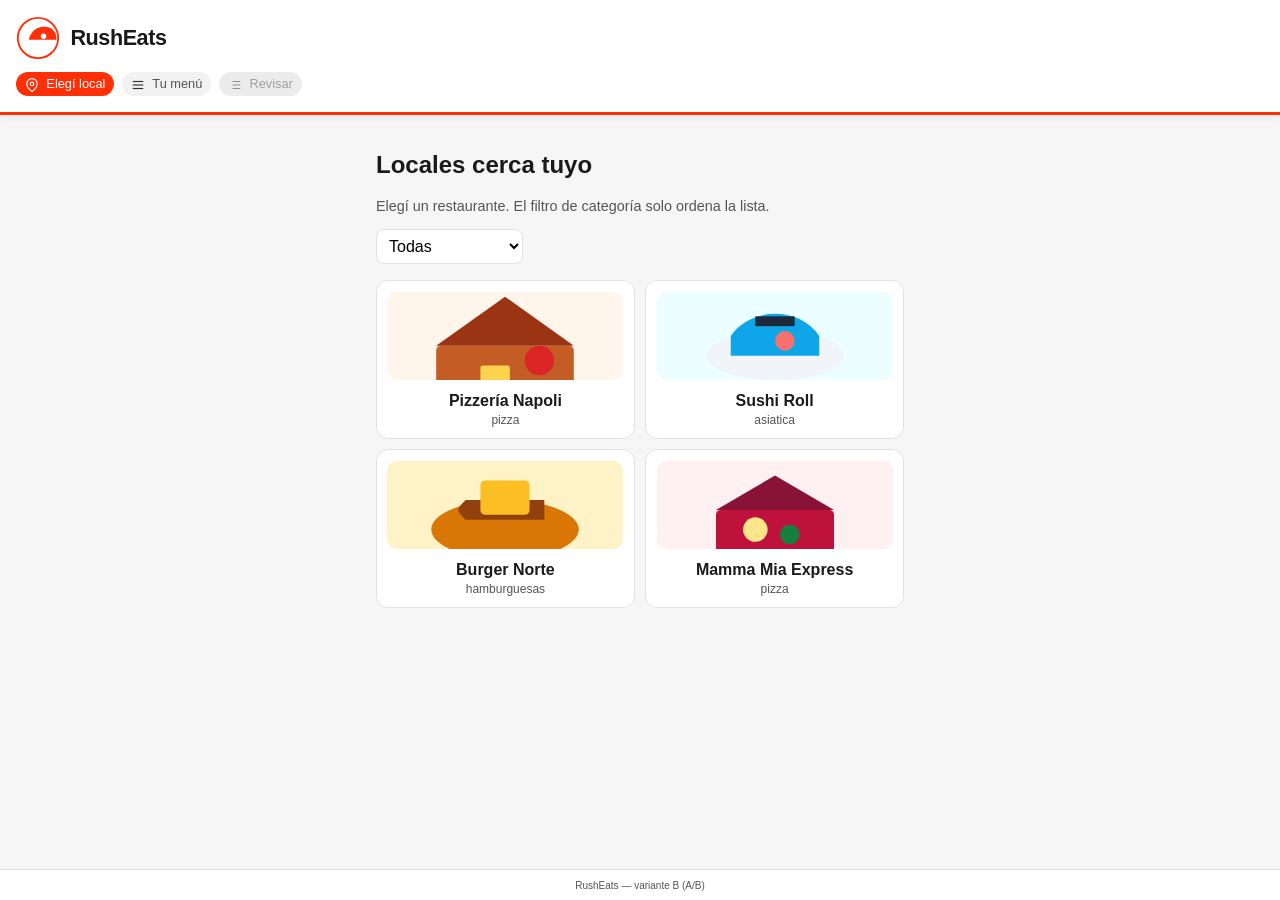
==== index.html @ 03ba74b9 "Add files via upload" ====
<!doctype html>
<html lang="es">
  <head>
    <meta charset="UTF-8" />
    <meta name="viewport" content="width=device-width, initial-scale=1.0" />
    <title>Delivery — Variante B (A/B)</title>
    <link rel="stylesheet" href="./styles.css" />
    <link rel="stylesheet" href="./styles-ab-b.css" />
    <!-- INSERTAR SCRIPT DE CLARITY AQUÍ -->
     <script type="text/javascript">
    (function(c,l,a,r,i,t,y){
        c[a]=c[a]||function(){(c[a].q=c[a].q||[]).push(arguments)};
        t=l.createElement(r);t.async=1;t.src="https://www.clarity.ms/tag/"+i;
        y=l.getElementsByTagName(r)[0];y.parentNode.insertBefore(t,y);
    })(window, document, "clarity", "script", "w2ljtxjoqx");
</script>
    <!-- Variante B: cabecera clara, acento rojo, grillas 2 cols en locales -->
  </head>
  <body data-ab-variant="b">
    <header class="header">
      <div class="header-top">
        <img
          src="./assets/logo-delivery-b.svg"
          width="44"
          height="44"
          alt=""
          class="header-logo"
        />
        <h1>RushEats</h1>
      </div>
      <!-- Flujo confuso: “Restaurantes” y “Categorías” parecen lo mismo pero son pasos distintos -->
      <div class="steps" aria-label="Pasos">
        <span class="step active" data-step-indicator="1">
          <img
            src="./assets/ico-ubicacion.svg"
            width="14"
            height="14"
            alt=""
            class="step-ico"
          />
          Elegí local
        </span>
        <span class="step" data-step-indicator="2">
          <img
            src="./assets/ico-menu.svg"
            width="14"
            height="14"
            alt=""
            class="step-ico"
          />
          Tu menú
        </span>
        <span class="step subtle-step" data-step-indicator="3">
          <img
            src="./assets/ico-lista.svg"
            width="14"
            height="14"
            alt=""
            class="step-ico"
          />
          Revisar
        </span>
      </div>
    </header>

    <main class="main">
      <!-- Paso 1: elegir restaurante (y filtro por categoría poco claro) -->
      <section id="step-restaurante" class="panel active">
        <h2>Locales cerca tuyo</h2>
        <p class="muted">
          Elegí un restaurante. El filtro de categoría solo ordena la lista.
        </p>
        <div class="filtros">
          <label class="sr-only" for="filtro-cat">Categoría</label>
          <select id="filtro-cat" aria-label="Filtrar por tipo de comida">
            <option value="todas">Todas</option>
            <option value="pizza">Pizza</option>
            <option value="asiatica">Asiática</option>
            <option value="hamburguesas">Hamburguesas</option>
          </select>
        </div>
        <ul id="lista-restaurantes" class="lista-cards"></ul>
      </section>

      <!-- Paso 2: productos del restaurante elegido -->
      <section id="step-productos" class="panel" hidden>
        <button type="button" class="link-back confusing" id="btn-volver-rest">
          &larr; Cambiar sitio
        </button>
        <h2 id="titulo-restaurante">Menú</h2>
        <ul id="lista-platos" class="lista-platos"></ul>
        <div class="sticky-cta">
          <!-- Botón resumen poco visible -->
          <button type="button" id="btn-carrito" class="btn btn-faint">
            Ver resumen del pedido
          </button>
        </div>
      </section>

      <!-- Paso 3: resumen -->
      <section id="step-resumen" class="panel" hidden>
        <h2>Resumen</h2>
        <p class="muted">
          Confirmá el total. Para sumar platos, volvé al menú con el botón de abajo.
        </p>
        <ul id="lista-resumen" class="lista-resumen"></ul>
        <p id="resumen-vacio" class="muted">Nada seleccionado.</p>
        <p class="total-line">
          Total estimado: <strong id="total-delivery">0,00 €</strong>
        </p>
        <div class="actions">
          <button
            type="button"
            class="btn btn-ghost-small"
            id="btn-seguir-comprando"
          >
            Agregar más
          </button>
          <button type="button" id="btn-comprar" class="btn btn-primary">
            <img
              src="./assets/ico-pedido.svg"
              width="18"
              height="18"
              alt=""
              class="btn-ico-inline"
            />
            Pedir ahora
          </button>
        </div>
      </section>

      <!-- Confirmación -->
      <section id="step-confirmacion" class="panel panel-center" hidden>
        <h2>Pedido enviado</h2>
        <p id="msg-confirm">En breve recibirá el tiempo estimado.</p>
        <button type="button" class="btn btn-primary" id="btn-nuevo">
          Nuevo pedido
        </button>
      </section>
    </main>

    <footer class="footer">
      <small>RushEats — variante B (A/B)</small>
    </footer>

    <script src="./script.js"></script>
  </body>
</html>
---- styles.css ----
/*
  prototipo-delivery — Tema inspirado en Uber Eats:
  cabecera negra, acento verde #06C167, fondo claro #F6F6F6, alto contraste tipo app de comida.
*/

*,
*::before,
*::after {
  box-sizing: border-box;
}

:root {
  --bg: #f6f6f6;
  --card: #ffffff;
  --header-bg: #000000;
  --text: #1a1a1a;
  --muted: #545454;
  --green: #06c167;
  --green-hover: #05a858;
  --green-soft: #e6faf0;
  --border: #e2e2e2;
  --pill-bg: #333333;
  font-size: 16px;
}

body {
  margin: 0;
  min-height: 100vh;
  font-family: "Uber Move", "Helvetica Neue", Arial, sans-serif;
  background: var(--bg);
  color: var(--text);
  display: flex;
  flex-direction: column;
}

.header {
  background: var(--header-bg);
  color: #fff;
  padding: 1rem;
  box-shadow: 0 4px 12px rgba(0, 0, 0, 0.15);
}

.header-top {
  display: flex;
  align-items: center;
  gap: 0.65rem;
  margin-bottom: 0.75rem;
}

.header-logo {
  flex-shrink: 0;
  display: block;
}

.header h1 {
  margin: 0;
  font-size: 1.35rem;
  font-weight: 600;
  letter-spacing: -0.02em;
  color: #fff;
}

.steps {
  display: flex;
  gap: 0.5rem;
  flex-wrap: wrap;
  font-size: 0.8rem;
}

.step {
  padding: 0.25rem 0.55rem;
  border-radius: 999px;
  background: var(--pill-bg);
  color: #e0e0e0;
}

.step.active {
  background: var(--green);
  color: #fff;
}

.step.active .step-ico {
  filter: brightness(0) invert(1);
}

.step-ico {
  vertical-align: middle;
  margin-right: 0.25rem;
  opacity: 0.9;
  filter: brightness(0) invert(1);
}

/* Paso 3 apagado — sigue siendo UX mejorable */
.step.subtle-step {
  background: #2a2a2a;
  color: #777;
}

.step.subtle-step .step-ico {
  opacity: 0.45;
}

.main {
  flex: 1;
  padding: 1rem;
  max-width: 560px;
  margin: 0 auto;
  width: 100%;
}

.panel {
  display: none;
}

.panel.active {
  display: block;
}

.panel-center {
  text-align: center;
  padding: 2rem 0;
}

.muted {
  color: var(--muted);
  font-size: 0.9rem;
}

.sr-only {
  position: absolute;
  width: 1px;
  height: 1px;
  padding: 0;
  margin: -1px;
  overflow: hidden;
  clip: rect(0, 0, 0, 0);
  border: 0;
}

.filtros {
  margin: 0.75rem 0 1rem;
}

.filtros select {
  padding: 0.45rem 0.5rem;
  border: 1px solid var(--border);
  border-radius: 8px;
  font: inherit;
  background: var(--card);
}

.lista-cards {
  list-style: none;
  padding: 0;
  margin: 0;
  display: flex;
  flex-direction: column;
  gap: 0.65rem;
}

.card-rest {
  background: var(--card);
  border: 1px solid var(--border);
  border-radius: 12px;
  padding: 0.65rem;
  cursor: pointer;
  text-align: left;
  font: inherit;
  width: 100%;
  transition: border-color 0.15s, box-shadow 0.15s;
  display: flex;
  align-items: center;
  gap: 0.75rem;
}

.card-rest:hover {
  border-color: var(--green);
  box-shadow: 0 2px 8px rgba(6, 193, 103, 0.15);
}

.card-rest:focus-visible {
  outline: 2px solid var(--green);
  outline-offset: 2px;
}

.card-rest__media {
  flex-shrink: 0;
  line-height: 0;
  border-radius: 10px;
  overflow: hidden;
  background: var(--bg);
}

.card-rest__media img {
  display: block;
  width: 72px;
  height: 72px;
  object-fit: cover;
}

.card-rest__body {
  flex: 1;
  min-width: 0;
}

.card-rest strong {
  display: block;
  color: var(--text);
}

.tag {
  font-size: 0.75rem;
  color: var(--muted);
}

.link-back {
  border: none;
  background: none;
  color: var(--muted);
  font-size: 0.75rem;
  cursor: pointer;
  margin-bottom: 0.5rem;
  padding: 0;
}

.link-back.confusing {
  float: right;
  margin-bottom: 1rem;
}

.lista-platos {
  list-style: none;
  padding: 0;
  margin: 1rem 0 4rem;
}

.plato-row {
  display: flex;
  justify-content: space-between;
  align-items: center;
  gap: 0.65rem;
  padding: 0.6rem 0;
  border-bottom: 1px solid var(--border);
}

.plato-thumb {
  width: 52px;
  height: 52px;
  object-fit: cover;
  border-radius: 10px;
  flex-shrink: 0;
  background: var(--card);
  border: 1px solid var(--border);
}

.plato-info {
  flex: 1;
  min-width: 0;
}

.plato-nombre {
  font-weight: 600;
}

.plato-precio {
  font-size: 0.9rem;
  color: var(--green);
  font-weight: 600;
}

.btn-mini {
  padding: 0.25rem 0.5rem;
  font-size: 0.75rem;
  border: none;
  background: var(--green);
  color: #fff;
  cursor: pointer;
  border-radius: 999px;
  font-weight: 600;
}

.btn-mini:hover {
  background: var(--green-hover);
}

.sticky-cta {
  position: fixed;
  bottom: 0;
  left: 0;
  right: 0;
  padding: 0.65rem 1rem;
  background: rgba(255, 255, 255, 0.97);
  border-top: 1px solid var(--border);
  text-align: center;
}

.btn-faint {
  background: #f0f0f0;
  color: #555;
  border: 1px solid var(--border);
  padding: 0.45rem 0.85rem;
  font-size: 0.8rem;
  border-radius: 999px;
  cursor: pointer;
  font: inherit;
  display: inline-flex;
  align-items: center;
  justify-content: center;
  gap: 0.35rem;
}

.lista-resumen {
  list-style: none;
  padding: 0;
  margin: 1rem 0;
}

.resumen-line {
  display: flex;
  align-items: center;
  justify-content: space-between;
  gap: 0.5rem;
  padding: 0.45rem 0;
  border-bottom: 1px dashed var(--border);
}

.resumen-thumb {
  width: 40px;
  height: 40px;
  object-fit: cover;
  border-radius: 8px;
  flex-shrink: 0;
  background: var(--card);
  border: 1px solid var(--border);
}

.resumen-nombre {
  flex: 1;
  min-width: 0;
}

.resumen-precio {
  font-weight: 700;
  color: var(--green);
  white-space: nowrap;
}

.total-line {
  margin-top: 1rem;
  font-size: 1.05rem;
}

.actions {
  display: flex;
  flex-wrap: wrap;
  gap: 0.75rem;
  margin-top: 1.25rem;
  justify-content: flex-end;
}

.btn-primary {
  background: var(--green);
  color: #fff;
  border: none;
  padding: 0.6rem 1.2rem;
  border-radius: 8px;
  cursor: pointer;
  font: inherit;
  font-weight: 600;
  display: inline-flex;
  align-items: center;
  justify-content: center;
  gap: 0.4rem;
  box-shadow: 0 2px 8px rgba(6, 193, 103, 0.35);
}

.btn-ico-inline {
  flex-shrink: 0;
  vertical-align: middle;
}

.btn-primary:hover {
  background: var(--green-hover);
  filter: none;
}

.btn-ghost-small {
  background: transparent;
  border: 1px solid var(--border);
  color: var(--muted);
  padding: 0.45rem 0.7rem;
  font-size: 0.8rem;
  border-radius: 8px;
  cursor: pointer;
  font: inherit;
}

.footer {
  padding: 0.5rem 1rem;
  text-align: center;
  font-size: 0.75rem;
  color: var(--muted);
  background: var(--card);
  border-top: 1px solid var(--border);
}

@media (min-width: 600px) {
  .sticky-cta {
    position: static;
    border: none;
    padding: 1rem 0 0;
    background: transparent;
  }

  .lista-platos {
    margin-bottom: 1rem;
  }
}
---- styles-ab-b.css ----
/*
  Variante B (A/B) — Delivery: estilo “app roja” tipo DoorDash / Rappi,
  cabecera clara, acento #FF3008, restaurantes en rejilla 2 columnas (hipótesis: escaneo más rápido).
*/

body[data-ab-variant="b"] .header {
  background: #ffffff;
  color: #191919;
  box-shadow: 0 2px 8px rgba(0, 0, 0, 0.06);
  border-bottom: 3px solid #ff3008;
}

body[data-ab-variant="b"] .header h1 {
  color: #191919;
}

body[data-ab-variant="b"] .step {
  background: #f2f2f2;
  color: #545454;
}

body[data-ab-variant="b"] .step .step-ico {
  filter: none;
  opacity: 0.8;
}

body[data-ab-variant="b"] .step.active {
  background: #ff3008;
  color: #fff;
}

body[data-ab-variant="b"] .step.active .step-ico {
  filter: brightness(0) invert(1);
  opacity: 1;
}

body[data-ab-variant="b"] .step.subtle-step {
  background: #ececec;
  color: #a0a0a0;
}

body[data-ab-variant="b"] .step.subtle-step .step-ico {
  opacity: 0.4;
}

body[data-ab-variant="b"] .lista-cards {
  display: grid;
  grid-template-columns: 1fr 1fr;
  gap: 0.65rem;
}

@media (max-width: 420px) {
  body[data-ab-variant="b"] .lista-cards {
    grid-template-columns: 1fr;
  }
}

body[data-ab-variant="b"] .card-rest {
  flex-direction: column;
  align-items: stretch;
  text-align: center;
}

body[data-ab-variant="b"] .card-rest__body {
  text-align: center;
}

body[data-ab-variant="b"] .card-rest strong {
  text-align: center;
}

body[data-ab-variant="b"] .card-rest__media img {
  width: 100%;
  height: 88px;
  object-fit: cover;
}

body[data-ab-variant="b"] .card-rest:hover {
  border-color: #ff3008;
  box-shadow: 0 2px 10px rgba(255, 48, 8, 0.18);
}

body[data-ab-variant="b"] .card-rest:focus-visible {
  outline-color: #ff3008;
}

body[data-ab-variant="b"] .plato-precio,
body[data-ab-variant="b"] .resumen-precio {
  color: #ff3008;
}

body[data-ab-variant="b"] .btn-mini {
  background: #ff3008;
}

body[data-ab-variant="b"] .btn-mini:hover {
  background: #e62b06;
}

body[data-ab-variant="b"] .btn-primary {
  background: #ff3008;
  box-shadow: 0 2px 10px rgba(255, 48, 8, 0.35);
}

body[data-ab-variant="b"] .btn-primary:hover {
  background: #e62b06;
}

body[data-ab-variant="b"] .btn-faint {
  border-color: #ffb3a6;
  color: #c41e00;
  background: #fff5f3;
}

body[data-ab-variant="b"] .filtros select:focus {
  border-color: #ff3008;
  outline: none;
  box-shadow: 0 0 0 2px rgba(255, 48, 8, 0.2);
}
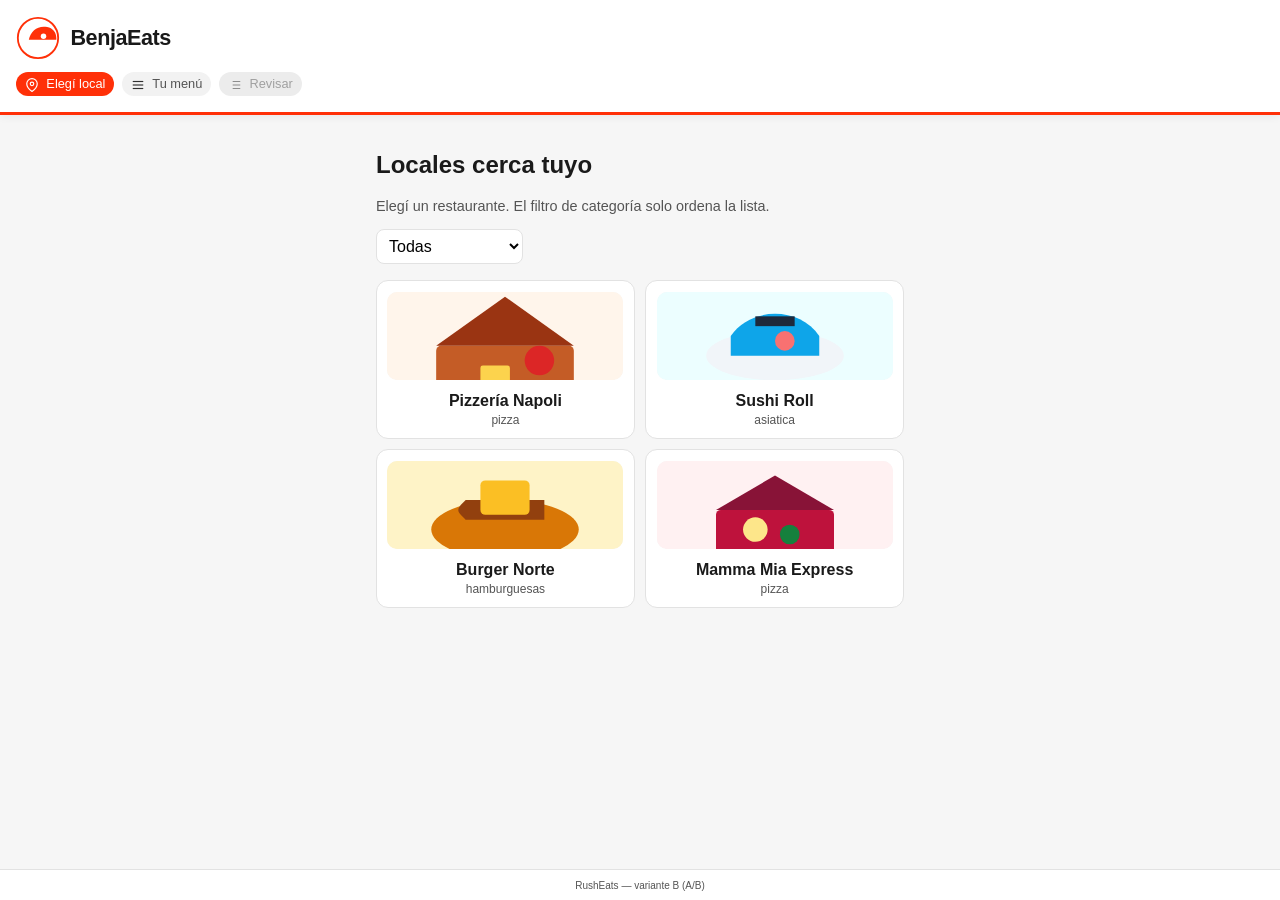
==== commit 3b4ef0e4: "Update logo and header title in index.html" ====
--- a/index.html
+++ b/index.html
@@ -26,7 +26,7 @@
           alt=""
           class="header-logo"
         />
-        <h1>RushEats</h1>
+        <h1>BenjaEats</h1>
       </div>
       <!-- Flujo confuso: “Restaurantes” y “Categorías” parecen lo mismo pero son pasos distintos -->
       <div class="steps" aria-label="Pasos">
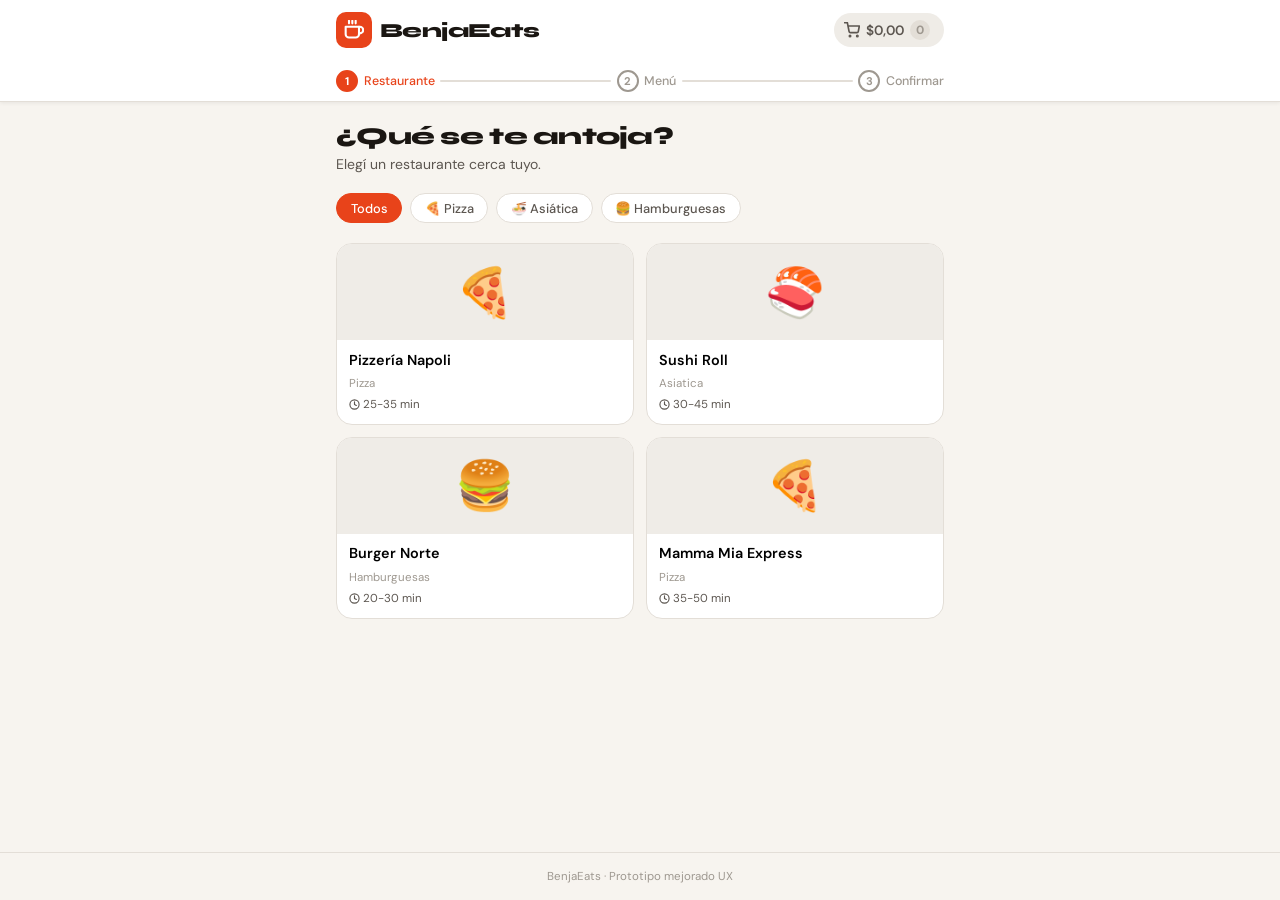
==== commit b7268764: "Update index.html" ====
--- a/index.html
+++ b/index.html
@@ -1,148 +1,782 @@
 <!doctype html>
 <html lang="es">
-  <head>
-    <meta charset="UTF-8" />
-    <meta name="viewport" content="width=device-width, initial-scale=1.0" />
-    <title>Delivery — Variante B (A/B)</title>
-    <link rel="stylesheet" href="./styles.css" />
-    <link rel="stylesheet" href="./styles-ab-b.css" />
-    <!-- INSERTAR SCRIPT DE CLARITY AQUÍ -->
-     <script type="text/javascript">
-    (function(c,l,a,r,i,t,y){
-        c[a]=c[a]||function(){(c[a].q=c[a].q||[]).push(arguments)};
-        t=l.createElement(r);t.async=1;t.src="https://www.clarity.ms/tag/"+i;
-        y=l.getElementsByTagName(r)[0];y.parentNode.insertBefore(t,y);
-    })(window, document, "clarity", "script", "w2ljtxjoqx");
+<head>
+  <meta charset="UTF-8" />
+  <meta name="viewport" content="width=device-width, initial-scale=1.0" />
+  <title>BenjaEats — Pedí tu comida</title>
+  <link rel="preconnect" href="https://fonts.googleapis.com">
+  <link rel="preconnect" href="https://fonts.gstatic.com" crossorigin>
+  <link href="https://fonts.googleapis.com/css2?family=Syne:wght@700;800&family=DM+Sans:ital,opsz,wght@0,9..40,400;0,9..40,500;0,9..40,600;1,9..40,400&display=swap" rel="stylesheet">
+  <style>
+    *, *::before, *::after { box-sizing: border-box; margin: 0; padding: 0; }
+ 
+    :root {
+      --bg:        #F7F4EF;
+      --card:      #FFFFFF;
+      --surface:   #EFECE7;
+      --accent:    #E8431A;
+      --accent-dk: #C4340E;
+      --accent-lt: #FDE8E3;
+      --text:      #1A1612;
+      --text-2:    #5C5650;
+      --text-3:    #9E9890;
+      --border:    #E3DED7;
+      --green:     #1B8A5A;
+      --r-sm: 10px;
+      --r-md: 16px;
+      --r-lg: 24px;
+      --sh-sm: 0 1px 4px rgba(0,0,0,.07);
+      --sh-md: 0 4px 16px rgba(0,0,0,.10);
+      --sh-lg: 0 8px 32px rgba(0,0,0,.14);
+      font-size: 16px;
+    }
+ 
+    html { scroll-behavior: smooth; }
+    body {
+      font-family: 'DM Sans', sans-serif;
+      background: var(--bg);
+      color: var(--text);
+      min-height: 100dvh;
+      display: flex;
+      flex-direction: column;
+      -webkit-font-smoothing: antialiased;
+    }
+    img { display: block; }
+    button { font-family: 'DM Sans', sans-serif; cursor: pointer; }
+    ul { list-style: none; }
+ 
+    /* ── HEADER ── */
+    .header {
+      position: sticky; top: 0; z-index: 100;
+      background: var(--card);
+      border-bottom: 1px solid var(--border);
+      box-shadow: var(--sh-sm);
+    }
+    .header-inner {
+      max-width: 640px; margin: 0 auto;
+      padding: .75rem 1rem;
+      display: flex; align-items: center; justify-content: space-between; gap: 1rem;
+    }
+    .brand { display: flex; align-items: center; gap: .5rem; }
+    .brand-icon {
+      width: 36px; height: 36px;
+      background: var(--accent); border-radius: var(--r-sm);
+      display: flex; align-items: center; justify-content: center; flex-shrink: 0;
+    }
+    .brand h1 {
+      font-family: 'Syne', sans-serif;
+      font-size: 1.25rem; font-weight: 800;
+      color: var(--text); letter-spacing: -.03em;
+    }
+ 
+    .cart-pill {
+      display: flex; align-items: center; gap: .4rem;
+      background: var(--accent); color: #fff;
+      border: none; border-radius: 999px;
+      padding: .45rem .85rem .45rem .6rem;
+      font-size: .85rem; font-weight: 600;
+      transition: background .15s, transform .1s;
+      white-space: nowrap;
+    }
+    .cart-pill:hover { background: var(--accent-dk); }
+    .cart-pill:active { transform: scale(.97); }
+    .cart-pill[data-empty="true"] {
+      background: var(--surface); color: var(--text-2); pointer-events: none;
+    }
+    .cart-pill[data-empty="true"] .cpc { background: var(--border); color: var(--text-3); }
+    .cpc {
+      background: #fff; color: var(--accent);
+      border-radius: 999px; min-width: 20px; height: 20px;
+      font-size: .75rem; font-weight: 700;
+      display: flex; align-items: center; justify-content: center; padding: 0 .35rem;
+    }
+    .cpc.bump { animation: bump .25s ease; }
+    @keyframes bump {
+      0%   { transform: scale(1); }
+      50%  { transform: scale(1.4); }
+      100% { transform: scale(1); }
+    }
+ 
+    /* ── STEPS ── */
+    .steps-bar {
+      max-width: 640px; margin: 0 auto;
+      padding: .6rem 1rem;
+      display: flex; align-items: center;
+    }
+    .step-item {
+      display: flex; align-items: center; gap: .35rem;
+      font-size: .78rem; font-weight: 500;
+      color: var(--text-3); transition: color .2s; flex-shrink: 0;
+    }
+    .step-item.active { color: var(--accent); }
+    .step-item.done   { color: var(--green); }
+    .step-dot {
+      width: 22px; height: 22px; border-radius: 50%;
+      border: 2px solid currentColor;
+      display: flex; align-items: center; justify-content: center;
+      font-size: .7rem; font-weight: 700;
+      transition: background .2s, border-color .2s; flex-shrink: 0;
+    }
+    .step-item.active .step-dot { background: var(--accent); border-color: var(--accent); color: #fff; }
+    .step-item.done   .step-dot { background: var(--green);  border-color: var(--green);  color: #fff; }
+    .step-conn {
+      flex: 1; height: 2px; background: var(--border);
+      margin: 0 .35rem; border-radius: 1px;
+      position: relative; overflow: hidden;
+    }
+    .step-conn-fill {
+      position: absolute; inset: 0;
+      background: var(--green);
+      transform: scaleX(0); transform-origin: left;
+      transition: transform .4s ease;
+    }
+    .step-conn.done .step-conn-fill { transform: scaleX(1); }
+ 
+    /* ── MAIN ── */
+    .main {
+      flex: 1; max-width: 640px; margin: 0 auto; width: 100%;
+      padding: 1.25rem 1rem 2rem;
+    }
+    .panel { display: none; }
+    .panel.active { display: block; animation: fadeUp .22s ease both; }
+    @keyframes fadeUp {
+      from { opacity: 0; transform: translateY(10px); }
+      to   { opacity: 1; transform: translateY(0); }
+    }
+    .section-title {
+      font-family: 'Syne', sans-serif;
+      font-size: 1.5rem; font-weight: 800;
+      letter-spacing: -.03em; margin-bottom: .25rem;
+    }
+    .section-sub { font-size: .875rem; color: var(--text-2); margin-bottom: 1.25rem; }
+ 
+    /* ── CHIPS ── */
+    .filter-chips { display: flex; gap: .5rem; flex-wrap: wrap; margin-bottom: 1.25rem; }
+    .chip {
+      padding: .35rem .85rem; border-radius: 999px;
+      border: 1.5px solid var(--border); background: var(--card);
+      font: inherit; font-size: .8rem; font-weight: 500;
+      color: var(--text-2); cursor: pointer; transition: all .15s;
+    }
+    .chip:hover { border-color: var(--accent); color: var(--accent); }
+    .chip.active { background: var(--accent); border-color: var(--accent); color: #fff; }
+ 
+    /* ── GRID RESTAURANTES ── */
+    .grid-rest {
+      display: grid; grid-template-columns: 1fr 1fr; gap: .75rem;
+    }
+    @media (max-width: 380px) { .grid-rest { grid-template-columns: 1fr; } }
+    .card-rest {
+      background: var(--card); border: 1.5px solid var(--border);
+      border-radius: var(--r-md); overflow: hidden;
+      cursor: pointer; text-align: left; font: inherit; width: 100%;
+      transition: border-color .15s, box-shadow .15s, transform .15s;
+      display: flex; flex-direction: column; padding: 0;
+    }
+    .card-rest:hover {
+      border-color: var(--accent);
+      box-shadow: 0 4px 16px rgba(232,67,26,.15);
+      transform: translateY(-2px);
+    }
+    .card-rest:focus-visible { outline: 2px solid var(--accent); outline-offset: 2px; }
+    .cr-img {
+      width: 100%; height: 96px; background: var(--surface);
+      display: flex; align-items: center; justify-content: center;
+    }
+    .cr-body { padding: .65rem .75rem .75rem; }
+    .cr-name { font-weight: 600; font-size: .9rem; margin-bottom: .15rem; display: block; }
+    .cr-tag  { font-size: .72rem; color: var(--text-3); text-transform: capitalize; }
+    .cr-time {
+      font-size: .72rem; color: var(--text-2);
+      margin-top: .3rem; display: flex; align-items: center; gap: .2rem;
+    }
+ 
+    /* ── MENÚ ── */
+    .back-btn {
+      display: inline-flex; align-items: center; gap: .35rem;
+      border: none; background: none; color: var(--text-2);
+      font: inherit; font-size: .85rem; font-weight: 500;
+      padding: 0; margin-bottom: 1rem; cursor: pointer; transition: color .15s;
+    }
+    .back-btn:hover { color: var(--accent); }
+    .menu-title {
+      font-family: 'Syne', sans-serif;
+      font-size: 1.4rem; font-weight: 800;
+      letter-spacing: -.03em; margin-bottom: 1rem;
+    }
+    .menu-list { display: flex; flex-direction: column; gap: .65rem; padding: 0; }
+    .plato-card {
+      background: var(--card); border: 1.5px solid var(--border);
+      border-radius: var(--r-md); padding: .75rem;
+      display: flex; align-items: center; gap: .75rem;
+      transition: border-color .15s;
+    }
+    .plato-img {
+      width: 64px; height: 64px; border-radius: var(--r-sm);
+      background: var(--surface); flex-shrink: 0;
+      display: flex; align-items: center; justify-content: center;
+    }
+    .plato-info { flex: 1; min-width: 0; }
+    .plato-nombre { font-weight: 600; font-size: .9rem; margin-bottom: .15rem; display: block; }
+    .plato-precio { font-size: .85rem; font-weight: 700; color: var(--accent); }
+    .qty-ctrl { display: flex; align-items: center; gap: .4rem; flex-shrink: 0; }
+    .qty-btn {
+      width: 30px; height: 30px; border-radius: 50%;
+      border: 1.5px solid var(--border); background: var(--card);
+      font-size: 1.1rem; font-weight: 700; color: var(--text-2);
+      display: flex; align-items: center; justify-content: center;
+      cursor: pointer; transition: all .15s; line-height: 1;
+    }
+    .qty-btn.add { background: var(--accent); border-color: var(--accent); color: #fff; }
+    .qty-btn:hover { filter: brightness(.9); }
+    .qty-num { font-size: .9rem; font-weight: 700; min-width: 20px; text-align: center; }
+ 
+    /* ── CART DRAWER ── */
+    .cart-overlay {
+      position: fixed; inset: 0;
+      background: rgba(26,22,18,.45); z-index: 200;
+      opacity: 0; pointer-events: none; transition: opacity .25s;
+    }
+    .cart-overlay.open { opacity: 1; pointer-events: all; }
+    .cart-drawer {
+      position: fixed; bottom: 0; left: 0; right: 0;
+      max-width: 640px; margin: 0 auto;
+      background: var(--card);
+      border-radius: var(--r-lg) var(--r-lg) 0 0;
+      box-shadow: var(--sh-lg); z-index: 201;
+      transform: translateY(110%);
+      transition: transform .3s cubic-bezier(.32,.72,0,1);
+      max-height: 85dvh; display: flex; flex-direction: column;
+    }
+    .cart-drawer.open { transform: translateY(0); }
+    .cart-handle {
+      width: 40px; height: 4px; background: var(--border);
+      border-radius: 2px; margin: .75rem auto .5rem; flex-shrink: 0;
+    }
+    .cart-hdr {
+      padding: .25rem 1.25rem .75rem; border-bottom: 1px solid var(--border);
+      display: flex; align-items: center; justify-content: space-between; flex-shrink: 0;
+    }
+    .cart-hdr-title { font-family: 'Syne', sans-serif; font-size: 1.1rem; font-weight: 800; }
+    .cart-close {
+      width: 32px; height: 32px; border-radius: 50%;
+      border: none; background: var(--surface);
+      font-size: 1rem; color: var(--text-2);
+      display: flex; align-items: center; justify-content: center; cursor: pointer;
+    }
+    .cart-body { flex: 1; overflow-y: auto; padding: .75rem 1.25rem; }
+    .cart-empty { text-align: center; padding: 2rem 0; color: var(--text-3); font-size: .9rem; }
+    .cart-line {
+      display: flex; align-items: center; gap: .65rem;
+      padding: .6rem 0; border-bottom: 1px solid var(--border);
+    }
+    .cart-line:last-child { border-bottom: none; }
+    .cart-line-info { flex: 1; min-width: 0; }
+    .cart-line-name { font-size: .88rem; font-weight: 600; display: block; }
+    .cart-line-price { font-size: .8rem; color: var(--text-2); }
+    .cart-ftr {
+      padding: .75rem 1.25rem 1.25rem; border-top: 1px solid var(--border); flex-shrink: 0;
+    }
+    .cart-total-row {
+      display: flex; justify-content: space-between; align-items: center; margin-bottom: 1rem;
+    }
+    .cart-total-lbl { font-size: .9rem; color: var(--text-2); }
+    .cart-total-amt {
+      font-family: 'Syne', sans-serif; font-size: 1.3rem; font-weight: 800;
+    }
+ 
+    /* ── CHECKOUT ── */
+    .form-section { display: flex; flex-direction: column; gap: 1rem; }
+    .field-group { display: flex; flex-direction: column; gap: .35rem; }
+    .field-label {
+      font-size: .78rem; font-weight: 600; color: var(--text-2);
+      text-transform: uppercase; letter-spacing: .04em;
+    }
+    .field-input {
+      padding: .75rem .9rem; border: 1.5px solid var(--border);
+      border-radius: var(--r-sm); font: inherit; font-size: .9rem;
+      background: var(--card); color: var(--text);
+      transition: border-color .15s, box-shadow .15s; width: 100%;
+    }
+    .field-input:focus {
+      outline: none; border-color: var(--accent);
+      box-shadow: 0 0 0 3px rgba(232,67,26,.12);
+    }
+    .field-input::placeholder { color: var(--text-3); }
+    .field-row { display: grid; grid-template-columns: 1fr 1fr; gap: .75rem; }
+    .pay-opts { display: grid; grid-template-columns: 1fr 1fr; gap: .5rem; }
+    .pay-opt {
+      border: 1.5px solid var(--border); border-radius: var(--r-sm);
+      padding: .6rem .75rem; display: flex; align-items: center; gap: .45rem;
+      cursor: pointer; font: inherit; font-size: .82rem; font-weight: 500;
+      background: var(--card); color: var(--text-2); transition: all .15s;
+    }
+    .pay-opt:hover { border-color: var(--accent); color: var(--accent); }
+    .pay-opt.active { border-color: var(--accent); background: var(--accent-lt); color: var(--accent); font-weight: 600; }
+ 
+    .osm {
+      background: var(--surface); border-radius: var(--r-md);
+      padding: 1rem; margin-bottom: 1.25rem;
+    }
+    .osm-ttl {
+      font-size: .75rem; font-weight: 600; text-transform: uppercase;
+      letter-spacing: .06em; color: var(--text-3); margin-bottom: .75rem;
+    }
+    .osm-line { display: flex; justify-content: space-between; font-size: .85rem; padding: .2rem 0; }
+    .osm-total {
+      display: flex; justify-content: space-between;
+      font-weight: 700; font-size: .95rem;
+      border-top: 1px solid var(--border);
+      padding-top: .65rem; margin-top: .5rem;
+    }
+ 
+    /* ── CONFIRMACIÓN ── */
+    .confirm-wrap { text-align: center; padding: 2.5rem 1rem; }
+    .confirm-ico {
+      width: 72px; height: 72px;
+      background: #E6F7EF; border-radius: 50%;
+      display: flex; align-items: center; justify-content: center;
+      margin: 0 auto 1.25rem;
+    }
+    .confirm-wrap h2 {
+      font-family: 'Syne', sans-serif;
+      font-size: 1.6rem; font-weight: 800; letter-spacing: -.03em; margin-bottom: .5rem;
+    }
+    .confirm-wrap p {
+      color: var(--text-2); font-size: .9rem; margin-bottom: 1.5rem;
+      max-width: 300px; margin-left: auto; margin-right: auto;
+    }
+    .eta-badge {
+      display: inline-flex; align-items: center; gap: .4rem;
+      background: var(--surface); border: 1px solid var(--border);
+      border-radius: 999px; padding: .45rem 1rem;
+      font-size: .85rem; font-weight: 600; margin-bottom: 1.5rem;
+    }
+ 
+    /* ── BUTTONS ── */
+    .btn {
+      display: inline-flex; align-items: center; justify-content: center; gap: .4rem;
+      font-family: 'DM Sans', sans-serif; font-weight: 600;
+      border: none; cursor: pointer;
+      transition: background .15s, transform .1s; text-align: center;
+    }
+    .btn:active { transform: scale(.98); }
+    .btn-primary {
+      background: var(--accent); color: #fff;
+      padding: .75rem 1.4rem; font-size: .95rem;
+      width: 100%; border-radius: var(--r-md);
+      box-shadow: 0 4px 16px rgba(232,67,26,.28);
+    }
+    .btn-primary:hover { background: var(--accent-dk); }
+    .btn-primary:disabled { background: var(--border); color: var(--text-3); box-shadow: none; cursor: not-allowed; }
+    .btn-outline {
+      background: transparent; color: var(--text-2);
+      border: 1.5px solid var(--border);
+      padding: .65rem 1rem; font-size: .85rem; border-radius: var(--r-md);
+    }
+    .btn-outline:hover { border-color: var(--accent); color: var(--accent); }
+ 
+    .footer {
+      text-align: center; padding: 1rem;
+      font-size: .72rem; color: var(--text-3);
+      border-top: 1px solid var(--border);
+    }
+    .sr-only {
+      position: absolute; width: 1px; height: 1px; padding: 0; margin: -1px;
+      overflow: hidden; clip: rect(0,0,0,0); border: 0;
+    }
+    .mt-2 { margin-top: 1.25rem; }
+  </style>
+</head>
+<body>
+ 
+<header class="header">
+  <div class="header-inner">
+    <div class="brand">
+      <div class="brand-icon">
+        <svg width="20" height="20" viewBox="0 0 24 24" fill="none" stroke="white" stroke-width="2.5" stroke-linecap="round" stroke-linejoin="round">
+          <path d="M18 8h1a4 4 0 0 1 0 8h-1"/><path d="M2 8h16v9a4 4 0 0 1-4 4H6a4 4 0 0 1-4-4V8z"/>
+          <line x1="6" y1="1" x2="6" y2="4"/><line x1="10" y1="1" x2="10" y2="4"/><line x1="14" y1="1" x2="14" y2="4"/>
+        </svg>
+      </div>
+      <h1>BenjaEats</h1>
+    </div>
+    <button class="cart-pill" id="btn-abrir-carrito" data-empty="true" aria-label="Ver carrito">
+      <svg width="16" height="16" viewBox="0 0 24 24" fill="none" stroke="currentColor" stroke-width="2.5" stroke-linecap="round" stroke-linejoin="round">
+        <circle cx="9" cy="21" r="1"/><circle cx="20" cy="21" r="1"/>
+        <path d="M1 1h4l2.68 13.39a2 2 0 0 0 2 1.61h9.72a2 2 0 0 0 2-1.61L23 6H6"/>
+      </svg>
+      <span id="pill-total">$0,00</span>
+      <span class="cpc" id="pill-count">0</span>
+    </button>
+  </div>
+  <div class="steps-bar" aria-label="Pasos">
+    <div class="step-item active" data-step="1"><div class="step-dot">1</div><span>Restaurante</span></div>
+    <div class="step-conn" data-conn="1"><div class="step-conn-fill"></div></div>
+    <div class="step-item" data-step="2"><div class="step-dot">2</div><span>Menú</span></div>
+    <div class="step-conn" data-conn="2"><div class="step-conn-fill"></div></div>
+    <div class="step-item" data-step="3"><div class="step-dot">3</div><span>Confirmar</span></div>
+  </div>
+</header>
+ 
+<main class="main">
+ 
+  <!-- PASO 1 -->
+  <section id="step-rest" class="panel active">
+    <h2 class="section-title">¿Qué se te antoja?</h2>
+    <p class="section-sub">Elegí un restaurante cerca tuyo.</p>
+    <div class="filter-chips" id="filter-chips">
+      <button class="chip active" data-cat="todas">Todos</button>
+      <button class="chip" data-cat="pizza">🍕 Pizza</button>
+      <button class="chip" data-cat="asiatica">🍜 Asiática</button>
+      <button class="chip" data-cat="hamburguesas">🍔 Hamburguesas</button>
+    </div>
+    <ul class="grid-rest" id="lista-rest"></ul>
+  </section>
+ 
+  <!-- PASO 2 -->
+  <section id="step-menu" class="panel" hidden>
+    <button class="back-btn" id="btn-volver-rest">
+      <svg width="16" height="16" viewBox="0 0 24 24" fill="none" stroke="currentColor" stroke-width="2.5" stroke-linecap="round" stroke-linejoin="round"><polyline points="15 18 9 12 15 6"/></svg>
+      Cambiar restaurante
+    </button>
+    <h2 class="menu-title" id="titulo-rest">Menú</h2>
+    <ul class="menu-list" id="lista-platos"></ul>
+  </section>
+ 
+  <!-- PASO 3 -->
+  <section id="step-checkout" class="panel" hidden>
+    <button class="back-btn" id="btn-volver-menu">
+      <svg width="16" height="16" viewBox="0 0 24 24" fill="none" stroke="currentColor" stroke-width="2.5" stroke-linecap="round" stroke-linejoin="round"><polyline points="15 18 9 12 15 6"/></svg>
+      Volver al menú
+    </button>
+    <h2 class="section-title">Confirmá tu pedido</h2>
+ 
+    <div class="osm" id="osm-wrap">
+      <p class="osm-ttl">Tu pedido</p>
+      <ul id="osm-lines"></ul>
+      <div class="osm-total"><span>Total</span><span id="osm-total">$0,00</span></div>
+    </div>
+ 
+    <div class="form-section">
+      <div class="field-group">
+        <label class="field-label" for="f-nombre">Nombre y apellido</label>
+        <input class="field-input" id="f-nombre" type="text" placeholder="Tu nombre completo" autocomplete="name" />
+      </div>
+      <div class="field-row">
+        <div class="field-group">
+          <label class="field-label" for="f-tel">Teléfono</label>
+          <input class="field-input" id="f-tel" type="tel" placeholder="11 1234-5678" autocomplete="tel" />
+        </div>
+        <div class="field-group">
+          <label class="field-label" for="f-email">Email</label>
+          <input class="field-input" id="f-email" type="email" placeholder="tu@email.com" autocomplete="email" />
+        </div>
+      </div>
+      <div class="field-group">
+        <label class="field-label" for="f-dir">Dirección de entrega</label>
+        <input class="field-input" id="f-dir" type="text" placeholder="Calle y número" autocomplete="street-address" />
+      </div>
+      <div class="field-group">
+        <label class="field-label" for="f-piso">Piso / Depto (opcional)</label>
+        <input class="field-input" id="f-piso" type="text" placeholder="Ej: 3° B" />
+      </div>
+      <div class="field-group">
+        <p class="field-label" id="pay-lbl">Método de pago</p>
+        <div class="pay-opts" role="group" aria-labelledby="pay-lbl">
+          <button type="button" class="pay-opt active" data-pay="efectivo">💵 Efectivo</button>
+          <button type="button" class="pay-opt" data-pay="tarjeta">💳 Tarjeta</button>
+          <button type="button" class="pay-opt" data-pay="transferencia">🔄 Transferencia</button>
+          <button type="button" class="pay-opt" data-pay="mp">📱 Mercado Pago</button>
+        </div>
+      </div>
+      <div class="field-group">
+        <label class="field-label" for="f-nota">Nota para el restaurante (opcional)</label>
+        <input class="field-input" id="f-nota" type="text" placeholder="Sin cebolla, extra salsa…" />
+      </div>
+    </div>
+    <div class="mt-2">
+      <button type="button" class="btn btn-primary" id="btn-comprar">
+        <svg width="17" height="17" viewBox="0 0 24 24" fill="none" stroke="currentColor" stroke-width="2.5" stroke-linecap="round" stroke-linejoin="round"><polyline points="20 6 9 17 4 12"/></svg>
+        Confirmar pedido
+      </button>
+    </div>
+  </section>
+ 
+  <!-- CONFIRMACIÓN -->
+  <section id="step-conf" class="panel" hidden>
+    <div class="confirm-wrap">
+      <div class="confirm-ico">
+        <svg width="36" height="36" viewBox="0 0 24 24" fill="none" stroke="#1B8A5A" stroke-width="2.5" stroke-linecap="round" stroke-linejoin="round"><polyline points="20 6 9 17 4 12"/></svg>
+      </div>
+      <h2>¡Pedido enviado!</h2>
+      <p id="msg-confirm">Tu pedido está en preparación.</p>
+      <div class="eta-badge">
+        <svg width="14" height="14" viewBox="0 0 24 24" fill="none" stroke="currentColor" stroke-width="2" stroke-linecap="round" stroke-linejoin="round"><circle cx="12" cy="12" r="10"/><polyline points="12 6 12 12 16 14"/></svg>
+        Tiempo estimado: 30-40 min
+      </div>
+      <br>
+      <button type="button" class="btn btn-primary" id="btn-nuevo" style="max-width:240px;margin:0 auto;">
+        Hacer nuevo pedido
+      </button>
+    </div>
+  </section>
+ 
+</main>
+ 
+<!-- CARRITO DRAWER -->
+<div class="cart-overlay" id="cart-overlay"></div>
+<div class="cart-drawer" id="cart-drawer" role="dialog" aria-label="Carrito" aria-modal="true">
+  <div class="cart-handle"></div>
+  <div class="cart-hdr">
+    <span class="cart-hdr-title">Tu pedido</span>
+    <button class="cart-close" id="btn-cerrar-carrito" aria-label="Cerrar">✕</button>
+  </div>
+  <div class="cart-body">
+    <p class="cart-empty" id="cart-empty">Todavía no agregaste nada.</p>
+    <ul id="cart-lines"></ul>
+  </div>
+  <div class="cart-ftr">
+    <div class="cart-total-row">
+      <span class="cart-total-lbl">Total estimado</span>
+      <span class="cart-total-amt" id="cart-total">$0,00</span>
+    </div>
+    <button type="button" class="btn btn-primary" id="btn-ir-checkout">
+      Continuar con el pedido
+    </button>
+  </div>
+</div>
+ 
+<footer class="footer">BenjaEats · Prototipo mejorado UX</footer>
+ 
+<script>
+(function(){
+  'use strict';
+ 
+  var RESTS = [
+    {id:'r1',nombre:'Pizzería Napoli',   cat:'pizza',        emoji:'🍕', tiempo:'25-35 min'},
+    {id:'r2',nombre:'Sushi Roll',        cat:'asiatica',     emoji:'🍣', tiempo:'30-45 min'},
+    {id:'r3',nombre:'Burger Norte',      cat:'hamburguesas', emoji:'🍔', tiempo:'20-30 min'},
+    {id:'r4',nombre:'Mamma Mia Express', cat:'pizza',        emoji:'🍕', tiempo:'35-50 min'}
+  ];
+  var MENU = {
+    r1:[{id:'m1',nombre:'Margherita',       precio:8.5, emoji:'🍕'},
+        {id:'m2',nombre:'Cuatro Quesos',    precio:10.9,emoji:'🧀'}],
+    r2:[{id:'m3',nombre:'Maki Mix (12 pzs)',precio:14.0,emoji:'🍣'},
+        {id:'m4',nombre:'Yakisoba',         precio:9.5, emoji:'🍜'}],
+    r3:[{id:'m5',nombre:'Clásica + Papas',  precio:11.0,emoji:'🍔'},
+        {id:'m6',nombre:'Veggie Burger',    precio:10.5,emoji:'🥦'}],
+    r4:[{id:'m7',nombre:'Calzone',          precio:9.0, emoji:'🥐'},
+        {id:'m8',nombre:'Prosciutto',       precio:11.5,emoji:'🍕'}]
+  };
+ 
+  var restActual = null, pedido = [], pagoActual = 'efectivo';
+ 
+  // DOM
+  var sRest=id('step-rest'), sMenu=id('step-menu'), sCheck=id('step-checkout'), sConf=id('step-conf');
+  var listRest=id('lista-rest'), listPlatos=id('lista-platos'), titRest=id('titulo-rest');
+  var overlay=id('cart-overlay'), drawer=id('cart-drawer');
+  var cartLines=id('cart-lines'), cartEmpty=id('cart-empty'), cartTotal=id('cart-total');
+  var pillTotal=id('pill-total'), pillCount=id('pill-count'), pillBtn=id('btn-abrir-carrito');
+  var btnIrCk=id('btn-ir-checkout');
+  var osmLines=id('osm-lines'), osmTotal=id('osm-total'), msgConf=id('msg-confirm');
+ 
+  function id(x){return document.getElementById(x);}
+  function fmt(n){return '$'+Number(n).toFixed(2).replace('.',',');}
+  function esc(s){var d=document.createElement('div');d.textContent=s;return d.innerHTML;}
+  function total(){return pedido.reduce(function(s,l){return s+l.precio*l.qty;},0);}
+  function items(){return pedido.reduce(function(s,l){return s+l.qty;},0);}
+  function find(pid){for(var i=0;i<pedido.length;i++)if(pedido[i].id===pid)return pedido[i];return null;}
+ 
+  // Steps
+  function setStep(n){
+    document.querySelectorAll('[data-step]').forEach(function(el){
+      var v=+el.getAttribute('data-step');
+      el.classList.toggle('active',v===n); el.classList.toggle('done',v<n);
+    });
+    document.querySelectorAll('[data-conn]').forEach(function(el){
+      el.classList.toggle('done',+el.getAttribute('data-conn')<n);
+    });
+  }
+ 
+  function show(panel){
+    [sRest,sMenu,sCheck,sConf].forEach(function(p){
+      var on=p===panel; p.classList.toggle('active',on); p.hidden=!on;
+    });
+    if(panel===sRest) setStep(1);
+    if(panel===sMenu) setStep(2);
+    if(panel===sCheck||panel===sConf) setStep(3);
+    window.scrollTo({top:0,behavior:'smooth'});
+  }
+ 
+  // Pill
+  function refreshPill(){
+    var c=items(), t=total();
+    pillCount.textContent=c; pillTotal.textContent=fmt(t);
+    pillBtn.setAttribute('data-empty',c===0?'true':'false');
+    btnIrCk.disabled=(c===0);
+    pillCount.classList.remove('bump');
+    void pillCount.offsetWidth;
+    if(c>0) pillCount.classList.add('bump');
+  }
+ 
+  // Restaurantes
+  id('filter-chips').addEventListener('click',function(e){
+    var chip=e.target.closest('[data-cat]'); if(!chip)return;
+    document.querySelectorAll('[data-cat]').forEach(function(c){c.classList.remove('active');});
+    chip.classList.add('active');
+    renderRests(chip.getAttribute('data-cat'));
+  });
+ 
+  function renderRests(cat){
+    listRest.innerHTML='';
+    RESTS.forEach(function(r){
+      if(cat!=='todas'&&r.cat!==cat)return;
+      var li=document.createElement('li');
+      var btn=document.createElement('button');
+      btn.type='button'; btn.className='card-rest'; btn.setAttribute('data-rest',r.id);
+      btn.innerHTML=
+        '<div class="cr-img"><span style="font-size:3rem">'+r.emoji+'</span></div>'+
+        '<div class="cr-body">'+
+          '<span class="cr-name">'+esc(r.nombre)+'</span>'+
+          '<span class="cr-tag">'+esc(r.cat)+'</span>'+
+          '<div class="cr-time"><svg width="11" height="11" viewBox="0 0 24 24" fill="none" stroke="currentColor" stroke-width="2.5" stroke-linecap="round" stroke-linejoin="round"><circle cx="12" cy="12" r="10"/><polyline points="12 6 12 12 16 14"/></svg>'+esc(r.tiempo)+'</div>'+
+        '</div>';
+      li.appendChild(btn); listRest.appendChild(li);
+    });
+  }
+ 
+  listRest.addEventListener('click',function(e){
+    var b=e.target.closest('[data-rest]'); if(!b)return;
+    abrirMenu(b.getAttribute('data-rest'));
+  });
+ 
+  // Menú
+  function qtyCtrlHTML(pl){
+    var qty=find(pl.id)?find(pl.id).qty:0;
+    return '<div class="qty-ctrl" data-qc="'+pl.id+'">'+
+      (qty>0?'<button type="button" class="qty-btn" data-rm="'+pl.id+'" aria-label="Quitar">−</button><span class="qty-num">'+qty+'</span>':'')+
+      '<button type="button" class="qty-btn add" data-add="'+pl.id+'" data-n="'+esc(pl.nombre)+'" data-p="'+pl.precio+'" data-e="'+pl.emoji+'" aria-label="Agregar">+</button>'+
+    '</div>';
+  }
+ 
+  function abrirMenu(rid){
+    restActual=rid;
+    var r=RESTS.find(function(x){return x.id===rid;});
+    titRest.textContent=r?r.nombre:'Menú';
+    listPlatos.innerHTML='';
+    (MENU[rid]||[]).forEach(function(pl){
+      var li=document.createElement('li'); li.className='plato-card';
+      li.innerHTML=
+        '<div class="plato-img"><span style="font-size:2rem">'+pl.emoji+'</span></div>'+
+        '<div class="plato-info"><span class="plato-nombre">'+esc(pl.nombre)+'</span><span class="plato-precio">'+fmt(pl.precio)+'</span></div>'+
+        qtyCtrlHTML(pl);
+      listPlatos.appendChild(li);
+    });
+    show(sMenu);
+  }
+ 
+  function refreshMenuQtys(){
+    if(!restActual)return;
+    (MENU[restActual]||[]).forEach(function(pl){
+      var ctrl=listPlatos.querySelector('[data-qc="'+pl.id+'"]'); if(!ctrl)return;
+      ctrl.outerHTML=qtyCtrlHTML(pl);
+    });
+  }
+ 
+  listPlatos.addEventListener('click',function(e){
+    var ab=e.target.closest('[data-add]');
+    if(ab){
+      var l=find(ab.getAttribute('data-add'));
+      if(l){l.qty+=1;}
+      else{pedido.push({id:ab.getAttribute('data-add'),nombre:ab.getAttribute('data-n'),precio:+ab.getAttribute('data-p'),emoji:ab.getAttribute('data-e'),qty:1});}
+      refreshMenuQtys(); refreshPill(); renderCart(); return;
+    }
+    var rb=e.target.closest('[data-rm]');
+    if(rb){
+      var rid=rb.getAttribute('data-rm'), rl=find(rid);
+      if(rl){rl.qty-=1; if(rl.qty<=0)pedido=pedido.filter(function(x){return x.id!==rid;});}
+      refreshMenuQtys(); refreshPill(); renderCart();
+    }
+  });
+ 
+  // Cart drawer
+  function renderCart(){
+    cartLines.innerHTML='';
+    cartEmpty.hidden=pedido.length>0;
+    pedido.forEach(function(l){
+      var li=document.createElement('li'); li.className='cart-line';
+      li.innerHTML=
+        '<span style="font-size:1.5rem;flex-shrink:0">'+l.emoji+'</span>'+
+        '<div class="cart-line-info"><span class="cart-line-name">'+esc(l.nombre)+'</span><span class="cart-line-price">'+fmt(l.precio)+' c/u</span></div>'+
+        '<div class="qty-ctrl">'+
+          '<button type="button" class="qty-btn" data-crm="'+l.id+'" aria-label="Quitar">−</button>'+
+          '<span class="qty-num">'+l.qty+'</span>'+
+          '<button type="button" class="qty-btn add" data-cad="'+l.id+'" aria-label="Agregar">+</button>'+
+        '</div>';
+      cartLines.appendChild(li);
+    });
+    cartTotal.textContent=fmt(total());
+  }
+ 
+  cartLines.addEventListener('click',function(e){
+    var a=e.target.closest('[data-cad]'), r=e.target.closest('[data-crm]');
+    if(a){var l=find(a.getAttribute('data-cad'));if(l)l.qty+=1;}
+    if(r){var id2=r.getAttribute('data-crm'),l2=find(id2);if(l2){l2.qty-=1;if(l2.qty<=0)pedido=pedido.filter(function(x){return x.id!==id2;});}}
+    renderCart(); refreshPill(); refreshMenuQtys();
+  });
+ 
+  function openCart(){renderCart();overlay.classList.add('open');drawer.classList.add('open');document.body.style.overflow='hidden';}
+  function closeCart(){overlay.classList.remove('open');drawer.classList.remove('open');document.body.style.overflow='';}
+ 
+  pillBtn.addEventListener('click',openCart);
+  id('btn-cerrar-carrito').addEventListener('click',closeCart);
+  overlay.addEventListener('click',closeCart);
+ 
+  btnIrCk.addEventListener('click',function(){
+    if(!pedido.length)return;
+    closeCart(); renderCheckout(); show(sCheck);
+  });
+ 
+  // Checkout
+  function renderCheckout(){
+    osmLines.innerHTML='';
+    pedido.forEach(function(l){
+      var li=document.createElement('li'); li.className='osm-line';
+      li.innerHTML='<span>'+l.emoji+' '+esc(l.nombre)+' × '+l.qty+'</span><span>'+fmt(l.precio*l.qty)+'</span>';
+      osmLines.appendChild(li);
+    });
+    osmTotal.textContent=fmt(total());
+  }
+ 
+  document.querySelector('.pay-opts').addEventListener('click',function(e){
+    var b=e.target.closest('[data-pay]'); if(!b)return;
+    pagoActual=b.getAttribute('data-pay');
+    document.querySelectorAll('[data-pay]').forEach(function(x){x.classList.toggle('active',x===b);});
+  });
+ 
+  id('btn-volver-rest').addEventListener('click',function(){show(sRest);});
+  id('btn-volver-menu').addEventListener('click',function(){restActual?abrirMenu(restActual):show(sRest);});
+ 
+  id('btn-comprar').addEventListener('click',function(){
+    if(!pedido.length){alert('Agregá al menos un plato.');return;}
+    var nombre=id('f-nombre').value.trim(), dir=id('f-dir').value.trim();
+    if(!nombre||!dir){alert('Completá tu nombre y dirección.');return;}
+    var rn='';RESTS.forEach(function(r){if(r.id===restActual)rn=r.nombre;});
+    msgConf.textContent='¡Gracias, '+nombre+'! Tu pedido en '+rn+' por '+fmt(total())+' está en camino.';
+    pedido=[]; refreshPill(); show(sConf);
+  });
+ 
+  id('btn-nuevo').addEventListener('click',function(){
+    restActual=null;
+    ['f-nombre','f-tel','f-email','f-dir','f-piso','f-nota'].forEach(function(x){id(x).value='';});
+    show(sRest);
+  });
+ 
+  // Init
+  renderRests('todas');
+  refreshPill();
+})();
 </script>
-    <!-- Variante B: cabecera clara, acento rojo, grillas 2 cols en locales -->
-  </head>
-  <body data-ab-variant="b">
-    <header class="header">
-      <div class="header-top">
-        <img
-          src="./assets/logo-delivery-b.svg"
-          width="44"
-          height="44"
-          alt=""
-          class="header-logo"
-        />
-        <h1>BenjaEats</h1>
-      </div>
-      <!-- Flujo confuso: “Restaurantes” y “Categorías” parecen lo mismo pero son pasos distintos -->
-      <div class="steps" aria-label="Pasos">
-        <span class="step active" data-step-indicator="1">
-          <img
-            src="./assets/ico-ubicacion.svg"
-            width="14"
-            height="14"
-            alt=""
-            class="step-ico"
-          />
-          Elegí local
-        </span>
-        <span class="step" data-step-indicator="2">
-          <img
-            src="./assets/ico-menu.svg"
-            width="14"
-            height="14"
-            alt=""
-            class="step-ico"
-          />
-          Tu menú
-        </span>
-        <span class="step subtle-step" data-step-indicator="3">
-          <img
-            src="./assets/ico-lista.svg"
-            width="14"
-            height="14"
-            alt=""
-            class="step-ico"
-          />
-          Revisar
-        </span>
-      </div>
-    </header>
-
-    <main class="main">
-      <!-- Paso 1: elegir restaurante (y filtro por categoría poco claro) -->
-      <section id="step-restaurante" class="panel active">
-        <h2>Locales cerca tuyo</h2>
-        <p class="muted">
-          Elegí un restaurante. El filtro de categoría solo ordena la lista.
-        </p>
-        <div class="filtros">
-          <label class="sr-only" for="filtro-cat">Categoría</label>
-          <select id="filtro-cat" aria-label="Filtrar por tipo de comida">
-            <option value="todas">Todas</option>
-            <option value="pizza">Pizza</option>
-            <option value="asiatica">Asiática</option>
-            <option value="hamburguesas">Hamburguesas</option>
-          </select>
-        </div>
-        <ul id="lista-restaurantes" class="lista-cards"></ul>
-      </section>
-
-      <!-- Paso 2: productos del restaurante elegido -->
-      <section id="step-productos" class="panel" hidden>
-        <button type="button" class="link-back confusing" id="btn-volver-rest">
-          &larr; Cambiar sitio
-        </button>
-        <h2 id="titulo-restaurante">Menú</h2>
-        <ul id="lista-platos" class="lista-platos"></ul>
-        <div class="sticky-cta">
-          <!-- Botón resumen poco visible -->
-          <button type="button" id="btn-carrito" class="btn btn-faint">
-            Ver resumen del pedido
-          </button>
-        </div>
-      </section>
-
-      <!-- Paso 3: resumen -->
-      <section id="step-resumen" class="panel" hidden>
-        <h2>Resumen</h2>
-        <p class="muted">
-          Confirmá el total. Para sumar platos, volvé al menú con el botón de abajo.
-        </p>
-        <ul id="lista-resumen" class="lista-resumen"></ul>
-        <p id="resumen-vacio" class="muted">Nada seleccionado.</p>
-        <p class="total-line">
-          Total estimado: <strong id="total-delivery">0,00 €</strong>
-        </p>
-        <div class="actions">
-          <button
-            type="button"
-            class="btn btn-ghost-small"
-            id="btn-seguir-comprando"
-          >
-            Agregar más
-          </button>
-          <button type="button" id="btn-comprar" class="btn btn-primary">
-            <img
-              src="./assets/ico-pedido.svg"
-              width="18"
-              height="18"
-              alt=""
-              class="btn-ico-inline"
-            />
-            Pedir ahora
-          </button>
-        </div>
-      </section>
-
-      <!-- Confirmación -->
-      <section id="step-confirmacion" class="panel panel-center" hidden>
-        <h2>Pedido enviado</h2>
-        <p id="msg-confirm">En breve recibirá el tiempo estimado.</p>
-        <button type="button" class="btn btn-primary" id="btn-nuevo">
-          Nuevo pedido
-        </button>
-      </section>
-    </main>
-
-    <footer class="footer">
-      <small>RushEats — variante B (A/B)</small>
-    </footer>
-
-    <script src="./script.js"></script>
-  </body>
+</body>
 </html>
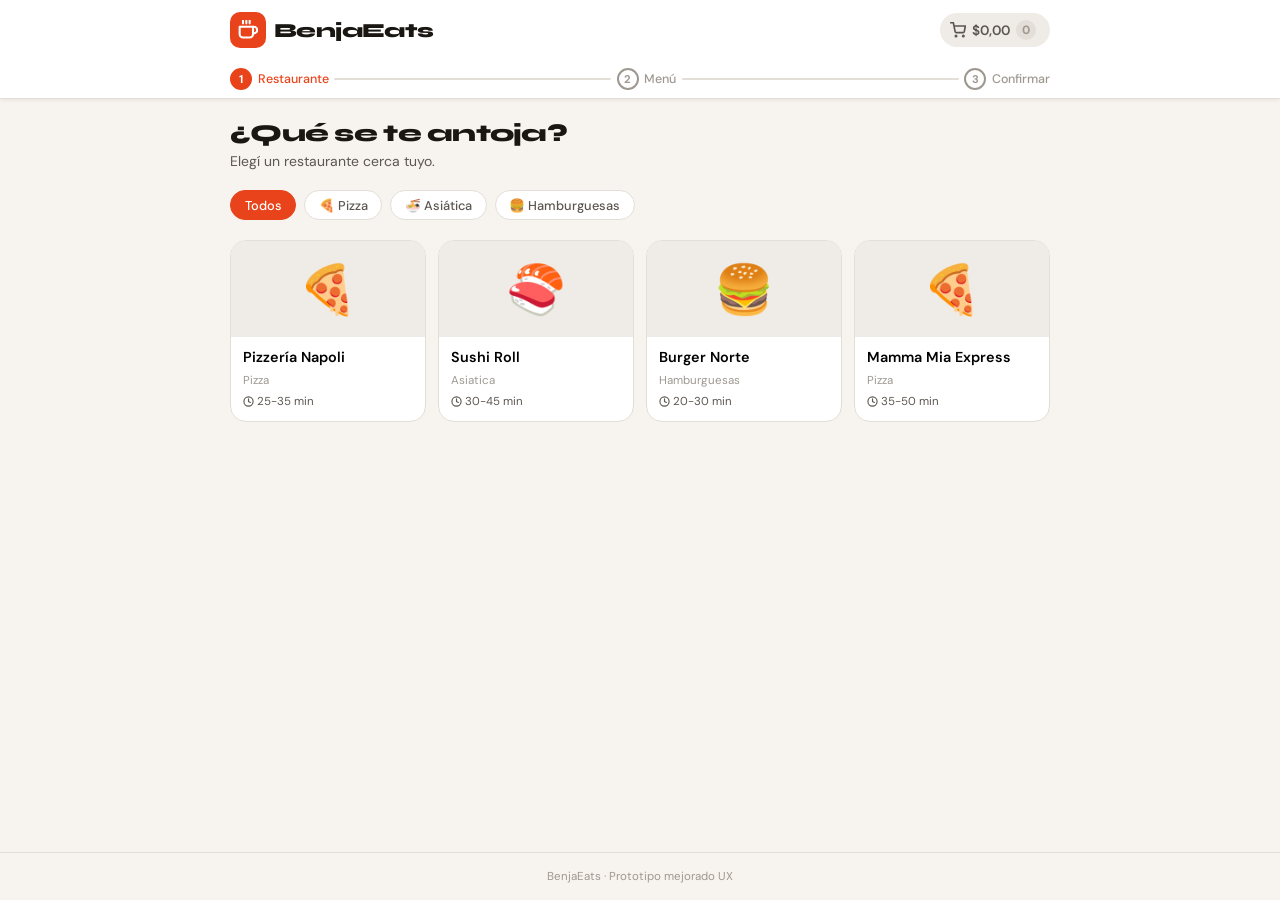
==== commit 30febe6c: "Update index.html" ====
--- a/index.html
+++ b/index.html
@@ -7,9 +7,16 @@
   <link rel="preconnect" href="https://fonts.googleapis.com">
   <link rel="preconnect" href="https://fonts.gstatic.com" crossorigin>
   <link href="https://fonts.googleapis.com/css2?family=Syne:wght@700;800&family=DM+Sans:ital,opsz,wght@0,9..40,400;0,9..40,500;0,9..40,600;1,9..40,400&display=swap" rel="stylesheet">
+  <script type="text/javascript">
+    (function(c,l,a,r,i,t,y){
+        c[a]=c[a]||function(){(c[a].q=c[a].q||[]).push(arguments)};
+        t=l.createElement(r);t.async=1;t.src="https://www.clarity.ms/tag/"+i;
+        y=l.getElementsByTagName(r)[0];y.parentNode.insertBefore(t,y);
+    })(window, document, "clarity", "script", "w2ljtxjoqx");
+  </script>
   <style>
     *, *::before, *::after { box-sizing: border-box; margin: 0; padding: 0; }
- 
+
     :root {
       --bg:        #F7F4EF;
       --card:      #FFFFFF;
@@ -30,7 +37,7 @@
       --sh-lg: 0 8px 32px rgba(0,0,0,.14);
       font-size: 16px;
     }
- 
+
     html { scroll-behavior: smooth; }
     body {
       font-family: 'DM Sans', sans-serif;
@@ -44,7 +51,7 @@
     img { display: block; }
     button { font-family: 'DM Sans', sans-serif; cursor: pointer; }
     ul { list-style: none; }
- 
+
     /* ── HEADER ── */
     .header {
       position: sticky; top: 0; z-index: 100;
@@ -53,11 +60,18 @@
       box-shadow: var(--sh-sm);
     }
     .header-inner {
-      max-width: 640px; margin: 0 auto;
-      padding: .75rem 1rem;
+      max-width: 860px; margin: 0 auto;
+      padding: .75rem 1.25rem;
       display: flex; align-items: center; justify-content: space-between; gap: 1rem;
     }
-    .brand { display: flex; align-items: center; gap: .5rem; }
+    .brand {
+      display: flex; align-items: center; gap: .5rem;
+      background: none; border: none; padding: 0; cursor: pointer;
+      border-radius: var(--r-sm);
+      transition: opacity .15s;
+    }
+    .brand:hover { opacity: .8; }
+    .brand:focus-visible { outline: 2px solid var(--accent); outline-offset: 3px; }
     .brand-icon {
       width: 36px; height: 36px;
       background: var(--accent); border-radius: var(--r-sm);
@@ -68,7 +82,7 @@
       font-size: 1.25rem; font-weight: 800;
       color: var(--text); letter-spacing: -.03em;
     }
- 
+
     .cart-pill {
       display: flex; align-items: center; gap: .4rem;
       background: var(--accent); color: #fff;
@@ -96,11 +110,11 @@
       50%  { transform: scale(1.4); }
       100% { transform: scale(1); }
     }
- 
+
     /* ── STEPS ── */
     .steps-bar {
-      max-width: 640px; margin: 0 auto;
-      padding: .6rem 1rem;
+      max-width: 860px; margin: 0 auto;
+      padding: .5rem 1.25rem;
       display: flex; align-items: center;
     }
     .step-item {
@@ -131,11 +145,11 @@
       transition: transform .4s ease;
     }
     .step-conn.done .step-conn-fill { transform: scaleX(1); }
- 
+
     /* ── MAIN ── */
     .main {
-      flex: 1; max-width: 640px; margin: 0 auto; width: 100%;
-      padding: 1.25rem 1rem 2rem;
+      flex: 1; max-width: 860px; margin: 0 auto; width: 100%;
+      padding: 1.25rem 1.25rem 2rem;
     }
     .panel { display: none; }
     .panel.active { display: block; animation: fadeUp .22s ease both; }
@@ -149,7 +163,7 @@
       letter-spacing: -.03em; margin-bottom: .25rem;
     }
     .section-sub { font-size: .875rem; color: var(--text-2); margin-bottom: 1.25rem; }
- 
+
     /* ── CHIPS ── */
     .filter-chips { display: flex; gap: .5rem; flex-wrap: wrap; margin-bottom: 1.25rem; }
     .chip {
@@ -160,10 +174,10 @@
     }
     .chip:hover { border-color: var(--accent); color: var(--accent); }
     .chip.active { background: var(--accent); border-color: var(--accent); color: #fff; }
- 
+
     /* ── GRID RESTAURANTES ── */
     .grid-rest {
-      display: grid; grid-template-columns: 1fr 1fr; gap: .75rem;
+      display: grid; grid-template-columns: repeat(auto-fill, minmax(180px, 1fr)); gap: .75rem;
     }
     @media (max-width: 380px) { .grid-rest { grid-template-columns: 1fr; } }
     .card-rest {
@@ -190,7 +204,7 @@
       font-size: .72rem; color: var(--text-2);
       margin-top: .3rem; display: flex; align-items: center; gap: .2rem;
     }
- 
+
     /* ── MENÚ ── */
     .back-btn {
       display: inline-flex; align-items: center; gap: .35rem;
@@ -204,7 +218,8 @@
       font-size: 1.4rem; font-weight: 800;
       letter-spacing: -.03em; margin-bottom: 1rem;
     }
-    .menu-list { display: flex; flex-direction: column; gap: .65rem; padding: 0; }
+    .menu-list { display: grid; grid-template-columns: 1fr; gap: .65rem; padding: 0; }
+    @media (min-width: 600px) { .menu-list { grid-template-columns: 1fr 1fr; } }
     .plato-card {
       background: var(--card); border: 1.5px solid var(--border);
       border-radius: var(--r-md); padding: .75rem;
@@ -230,7 +245,7 @@
     .qty-btn.add { background: var(--accent); border-color: var(--accent); color: #fff; }
     .qty-btn:hover { filter: brightness(.9); }
     .qty-num { font-size: .9rem; font-weight: 700; min-width: 20px; text-align: center; }
- 
+
     /* ── CART DRAWER ── */
     .cart-overlay {
       position: fixed; inset: 0;
@@ -284,7 +299,7 @@
     .cart-total-amt {
       font-family: 'Syne', sans-serif; font-size: 1.3rem; font-weight: 800;
     }
- 
+
     /* ── CHECKOUT ── */
     .form-section { display: flex; flex-direction: column; gap: 1rem; }
     .field-group { display: flex; flex-direction: column; gap: .35rem; }
@@ -304,6 +319,7 @@
     }
     .field-input::placeholder { color: var(--text-3); }
     .field-row { display: grid; grid-template-columns: 1fr 1fr; gap: .75rem; }
+    @media (min-width: 600px) { .pay-opts { grid-template-columns: repeat(4,1fr); } }
     .pay-opts { display: grid; grid-template-columns: 1fr 1fr; gap: .5rem; }
     .pay-opt {
       border: 1.5px solid var(--border); border-radius: var(--r-sm);
@@ -313,7 +329,7 @@
     }
     .pay-opt:hover { border-color: var(--accent); color: var(--accent); }
     .pay-opt.active { border-color: var(--accent); background: var(--accent-lt); color: var(--accent); font-weight: 600; }
- 
+
     .osm {
       background: var(--surface); border-radius: var(--r-md);
       padding: 1rem; margin-bottom: 1.25rem;
@@ -329,7 +345,7 @@
       border-top: 1px solid var(--border);
       padding-top: .65rem; margin-top: .5rem;
     }
- 
+
     /* ── CONFIRMACIÓN ── */
     .confirm-wrap { text-align: center; padding: 2.5rem 1rem; }
     .confirm-ico {
@@ -352,7 +368,7 @@
       border-radius: 999px; padding: .45rem 1rem;
       font-size: .85rem; font-weight: 600; margin-bottom: 1.5rem;
     }
- 
+
     /* ── BUTTONS ── */
     .btn {
       display: inline-flex; align-items: center; justify-content: center; gap: .4rem;
@@ -375,7 +391,7 @@
       padding: .65rem 1rem; font-size: .85rem; border-radius: var(--r-md);
     }
     .btn-outline:hover { border-color: var(--accent); color: var(--accent); }
- 
+
     .footer {
       text-align: center; padding: 1rem;
       font-size: .72rem; color: var(--text-3);
@@ -386,13 +402,52 @@
       overflow: hidden; clip: rect(0,0,0,0); border: 0;
     }
     .mt-2 { margin-top: 1.25rem; }
+
+    /* ── STICKY BOTTOM BAR ── */
+    .sticky-bar-wrap {
+      position: fixed; bottom: 0; left: 0; right: 0;
+      z-index: 90;
+      background: var(--card);
+      border-top: 1px solid var(--border);
+      box-shadow: 0 -4px 20px rgba(0,0,0,.10);
+      display: none;
+      transform: translateY(100%);
+      transition: transform .25s cubic-bezier(.32,.72,0,1);
+    }
+    .sticky-bar-wrap.visible {
+      display: block;
+      transform: translateY(0);
+    }
+    .sticky-bar-inner {
+      max-width: 860px; margin: 0 auto;
+      padding: .75rem 1.25rem;
+      display: flex; align-items: center; justify-content: space-between; gap: .75rem;
+    }
+    .sticky-bar-info { display: flex; flex-direction: column; }
+    .sticky-bar-label { font-size: .72rem; color: var(--text-3); font-weight: 500; }
+    .sticky-bar-total { font-family: 'Syne', sans-serif; font-size: 1.15rem; font-weight: 800; }
+    .sticky-bar-btn {
+      flex-shrink: 0;
+      background: var(--accent); color: #fff;
+      border: none; border-radius: var(--r-md);
+      padding: .7rem 1.3rem;
+      font-family: 'DM Sans', sans-serif; font-size: .9rem; font-weight: 600;
+      display: flex; align-items: center; gap: .4rem;
+      cursor: pointer;
+      box-shadow: 0 4px 14px rgba(232,67,26,.3);
+      transition: background .15s, transform .1s;
+      white-space: nowrap;
+    }
+    .sticky-bar-btn:hover { background: var(--accent-dk); }
+    .sticky-bar-btn:active { transform: scale(.97); }
+    body.has-sticky-bar { padding-bottom: 5rem; }
   </style>
 </head>
 <body>
- 
+
 <header class="header">
   <div class="header-inner">
-    <div class="brand">
+    <button class="brand" id="btn-logo-home" aria-label="Volver al inicio" title="Volver al inicio">
       <div class="brand-icon">
         <svg width="20" height="20" viewBox="0 0 24 24" fill="none" stroke="white" stroke-width="2.5" stroke-linecap="round" stroke-linejoin="round">
           <path d="M18 8h1a4 4 0 0 1 0 8h-1"/><path d="M2 8h16v9a4 4 0 0 1-4 4H6a4 4 0 0 1-4-4V8z"/>
@@ -400,7 +455,7 @@
         </svg>
       </div>
       <h1>BenjaEats</h1>
-    </div>
+    </button>
     <button class="cart-pill" id="btn-abrir-carrito" data-empty="true" aria-label="Ver carrito">
       <svg width="16" height="16" viewBox="0 0 24 24" fill="none" stroke="currentColor" stroke-width="2.5" stroke-linecap="round" stroke-linejoin="round">
         <circle cx="9" cy="21" r="1"/><circle cx="20" cy="21" r="1"/>
@@ -418,9 +473,9 @@
     <div class="step-item" data-step="3"><div class="step-dot">3</div><span>Confirmar</span></div>
   </div>
 </header>
- 
+
 <main class="main">
- 
+
   <!-- PASO 1 -->
   <section id="step-rest" class="panel active">
     <h2 class="section-title">¿Qué se te antoja?</h2>
@@ -433,7 +488,7 @@
     </div>
     <ul class="grid-rest" id="lista-rest"></ul>
   </section>
- 
+
   <!-- PASO 2 -->
   <section id="step-menu" class="panel" hidden>
     <button class="back-btn" id="btn-volver-rest">
@@ -443,7 +498,7 @@
     <h2 class="menu-title" id="titulo-rest">Menú</h2>
     <ul class="menu-list" id="lista-platos"></ul>
   </section>
- 
+
   <!-- PASO 3 -->
   <section id="step-checkout" class="panel" hidden>
     <button class="back-btn" id="btn-volver-menu">
@@ -451,13 +506,13 @@
       Volver al menú
     </button>
     <h2 class="section-title">Confirmá tu pedido</h2>
- 
+
     <div class="osm" id="osm-wrap">
       <p class="osm-ttl">Tu pedido</p>
       <ul id="osm-lines"></ul>
       <div class="osm-total"><span>Total</span><span id="osm-total">$0,00</span></div>
     </div>
- 
+
     <div class="form-section">
       <div class="field-group">
         <label class="field-label" for="f-nombre">Nombre y apellido</label>
@@ -502,7 +557,7 @@
       </button>
     </div>
   </section>
- 
+
   <!-- CONFIRMACIÓN -->
   <section id="step-conf" class="panel" hidden>
     <div class="confirm-wrap">
@@ -521,9 +576,9 @@
       </button>
     </div>
   </section>
- 
+
 </main>
- 
+
 <!-- CARRITO DRAWER -->
 <div class="cart-overlay" id="cart-overlay"></div>
 <div class="cart-drawer" id="cart-drawer" role="dialog" aria-label="Carrito" aria-modal="true">
@@ -546,13 +601,27 @@
     </button>
   </div>
 </div>
- 
+
+<!-- BARRA STICKY INFERIOR -->
+<div class="sticky-bar-wrap" id="sticky-bar">
+  <div class="sticky-bar-inner">
+    <div class="sticky-bar-info">
+      <span class="sticky-bar-label">Tu pedido</span>
+      <span class="sticky-bar-total" id="sticky-bar-total">$0,00</span>
+    </div>
+    <button type="button" class="sticky-bar-btn" id="btn-sticky-checkout">
+      <svg width="16" height="16" viewBox="0 0 24 24" fill="none" stroke="currentColor" stroke-width="2.5" stroke-linecap="round" stroke-linejoin="round"><polyline points="20 6 9 17 4 12"/></svg>
+      Ir a pagar
+    </button>
+  </div>
+</div>
+
 <footer class="footer">BenjaEats · Prototipo mejorado UX</footer>
- 
+
 <script>
 (function(){
   'use strict';
- 
+
   var RESTS = [
     {id:'r1',nombre:'Pizzería Napoli',   cat:'pizza',        emoji:'🍕', tiempo:'25-35 min'},
     {id:'r2',nombre:'Sushi Roll',        cat:'asiatica',     emoji:'🍣', tiempo:'30-45 min'},
@@ -569,9 +638,9 @@
     r4:[{id:'m7',nombre:'Calzone',          precio:9.0, emoji:'🥐'},
         {id:'m8',nombre:'Prosciutto',       precio:11.5,emoji:'🍕'}]
   };
- 
+
   var restActual = null, pedido = [], pagoActual = 'efectivo';
- 
+
   // DOM
   var sRest=id('step-rest'), sMenu=id('step-menu'), sCheck=id('step-checkout'), sConf=id('step-conf');
   var listRest=id('lista-rest'), listPlatos=id('lista-platos'), titRest=id('titulo-rest');
@@ -579,15 +648,16 @@
   var cartLines=id('cart-lines'), cartEmpty=id('cart-empty'), cartTotal=id('cart-total');
   var pillTotal=id('pill-total'), pillCount=id('pill-count'), pillBtn=id('btn-abrir-carrito');
   var btnIrCk=id('btn-ir-checkout');
+  var stickyBar=id('sticky-bar'), stickyBarTotal=id('sticky-bar-total');
   var osmLines=id('osm-lines'), osmTotal=id('osm-total'), msgConf=id('msg-confirm');
- 
+
   function id(x){return document.getElementById(x);}
   function fmt(n){return '$'+Number(n).toFixed(2).replace('.',',');}
   function esc(s){var d=document.createElement('div');d.textContent=s;return d.innerHTML;}
   function total(){return pedido.reduce(function(s,l){return s+l.precio*l.qty;},0);}
   function items(){return pedido.reduce(function(s,l){return s+l.qty;},0);}
   function find(pid){for(var i=0;i<pedido.length;i++)if(pedido[i].id===pid)return pedido[i];return null;}
- 
+
   // Steps
   function setStep(n){
     document.querySelectorAll('[data-step]').forEach(function(el){
@@ -598,7 +668,7 @@
       el.classList.toggle('done',+el.getAttribute('data-conn')<n);
     });
   }
- 
+
   function show(panel){
     [sRest,sMenu,sCheck,sConf].forEach(function(p){
       var on=p===panel; p.classList.toggle('active',on); p.hidden=!on;
@@ -607,9 +677,16 @@
     if(panel===sMenu) setStep(2);
     if(panel===sCheck||panel===sConf) setStep(3);
     window.scrollTo({top:0,behavior:'smooth'});
-  }
- 
-  // Pill
+    refreshStickyBar();
+  }
+
+  // Pill + Sticky bar
+  function refreshStickyBar(){
+    var c=items(), t=total(), onMenu=(sMenu.classList.contains('active'));
+    stickyBarTotal.textContent=fmt(t);
+    if(c>0&&onMenu){ stickyBar.classList.add('visible'); document.body.classList.add('has-sticky-bar'); }
+    else { stickyBar.classList.remove('visible'); document.body.classList.remove('has-sticky-bar'); }
+  }
   function refreshPill(){
     var c=items(), t=total();
     pillCount.textContent=c; pillTotal.textContent=fmt(t);
@@ -618,8 +695,9 @@
     pillCount.classList.remove('bump');
     void pillCount.offsetWidth;
     if(c>0) pillCount.classList.add('bump');
-  }
- 
+    refreshStickyBar();
+  }
+
   // Restaurantes
   id('filter-chips').addEventListener('click',function(e){
     var chip=e.target.closest('[data-cat]'); if(!chip)return;
@@ -627,7 +705,7 @@
     chip.classList.add('active');
     renderRests(chip.getAttribute('data-cat'));
   });
- 
+
   function renderRests(cat){
     listRest.innerHTML='';
     RESTS.forEach(function(r){
@@ -645,12 +723,12 @@
       li.appendChild(btn); listRest.appendChild(li);
     });
   }
- 
+
   listRest.addEventListener('click',function(e){
     var b=e.target.closest('[data-rest]'); if(!b)return;
     abrirMenu(b.getAttribute('data-rest'));
   });
- 
+
   // Menú
   function qtyCtrlHTML(pl){
     var qty=find(pl.id)?find(pl.id).qty:0;
@@ -659,7 +737,7 @@
       '<button type="button" class="qty-btn add" data-add="'+pl.id+'" data-n="'+esc(pl.nombre)+'" data-p="'+pl.precio+'" data-e="'+pl.emoji+'" aria-label="Agregar">+</button>'+
     '</div>';
   }
- 
+
   function abrirMenu(rid){
     restActual=rid;
     var r=RESTS.find(function(x){return x.id===rid;});
@@ -675,7 +753,7 @@
     });
     show(sMenu);
   }
- 
+
   function refreshMenuQtys(){
     if(!restActual)return;
     (MENU[restActual]||[]).forEach(function(pl){
@@ -683,7 +761,7 @@
       ctrl.outerHTML=qtyCtrlHTML(pl);
     });
   }
- 
+
   listPlatos.addEventListener('click',function(e){
     var ab=e.target.closest('[data-add]');
     if(ab){
@@ -699,7 +777,7 @@
       refreshMenuQtys(); refreshPill(); renderCart();
     }
   });
- 
+
   // Cart drawer
   function renderCart(){
     cartLines.innerHTML='';
@@ -718,26 +796,26 @@
     });
     cartTotal.textContent=fmt(total());
   }
- 
+
   cartLines.addEventListener('click',function(e){
     var a=e.target.closest('[data-cad]'), r=e.target.closest('[data-crm]');
     if(a){var l=find(a.getAttribute('data-cad'));if(l)l.qty+=1;}
     if(r){var id2=r.getAttribute('data-crm'),l2=find(id2);if(l2){l2.qty-=1;if(l2.qty<=0)pedido=pedido.filter(function(x){return x.id!==id2;});}}
     renderCart(); refreshPill(); refreshMenuQtys();
   });
- 
+
   function openCart(){renderCart();overlay.classList.add('open');drawer.classList.add('open');document.body.style.overflow='hidden';}
   function closeCart(){overlay.classList.remove('open');drawer.classList.remove('open');document.body.style.overflow='';}
- 
+
   pillBtn.addEventListener('click',openCart);
   id('btn-cerrar-carrito').addEventListener('click',closeCart);
   overlay.addEventListener('click',closeCart);
- 
+
   btnIrCk.addEventListener('click',function(){
     if(!pedido.length)return;
     closeCart(); renderCheckout(); show(sCheck);
   });
- 
+
   // Checkout
   function renderCheckout(){
     osmLines.innerHTML='';
@@ -748,16 +826,16 @@
     });
     osmTotal.textContent=fmt(total());
   }
- 
+
   document.querySelector('.pay-opts').addEventListener('click',function(e){
     var b=e.target.closest('[data-pay]'); if(!b)return;
     pagoActual=b.getAttribute('data-pay');
     document.querySelectorAll('[data-pay]').forEach(function(x){x.classList.toggle('active',x===b);});
   });
- 
+
   id('btn-volver-rest').addEventListener('click',function(){show(sRest);});
   id('btn-volver-menu').addEventListener('click',function(){restActual?abrirMenu(restActual):show(sRest);});
- 
+
   id('btn-comprar').addEventListener('click',function(){
     if(!pedido.length){alert('Agregá al menos un plato.');return;}
     var nombre=id('f-nombre').value.trim(), dir=id('f-dir').value.trim();
@@ -766,13 +844,28 @@
     msgConf.textContent='¡Gracias, '+nombre+'! Tu pedido en '+rn+' por '+fmt(total())+' está en camino.';
     pedido=[]; refreshPill(); show(sConf);
   });
- 
+
   id('btn-nuevo').addEventListener('click',function(){
     restActual=null;
     ['f-nombre','f-tel','f-email','f-dir','f-piso','f-nota'].forEach(function(x){id(x).value='';});
     show(sRest);
   });
- 
+
+  // Sticky bar button
+  id('btn-sticky-checkout').addEventListener('click',function(){
+    if(!pedido.length)return;
+    renderCheckout(); show(sCheck);
+  });
+
+  // Logo = botón home
+  id('btn-logo-home').addEventListener('click', function(){
+    pedido = []; refreshPill(); show(sRest);
+    // reset filtro chips
+    document.querySelectorAll('[data-cat]').forEach(function(c){ c.classList.remove('active'); });
+    document.querySelector('[data-cat="todas"]').classList.add('active');
+    renderRests('todas');
+  });
+
   // Init
   renderRests('todas');
   refreshPill();
